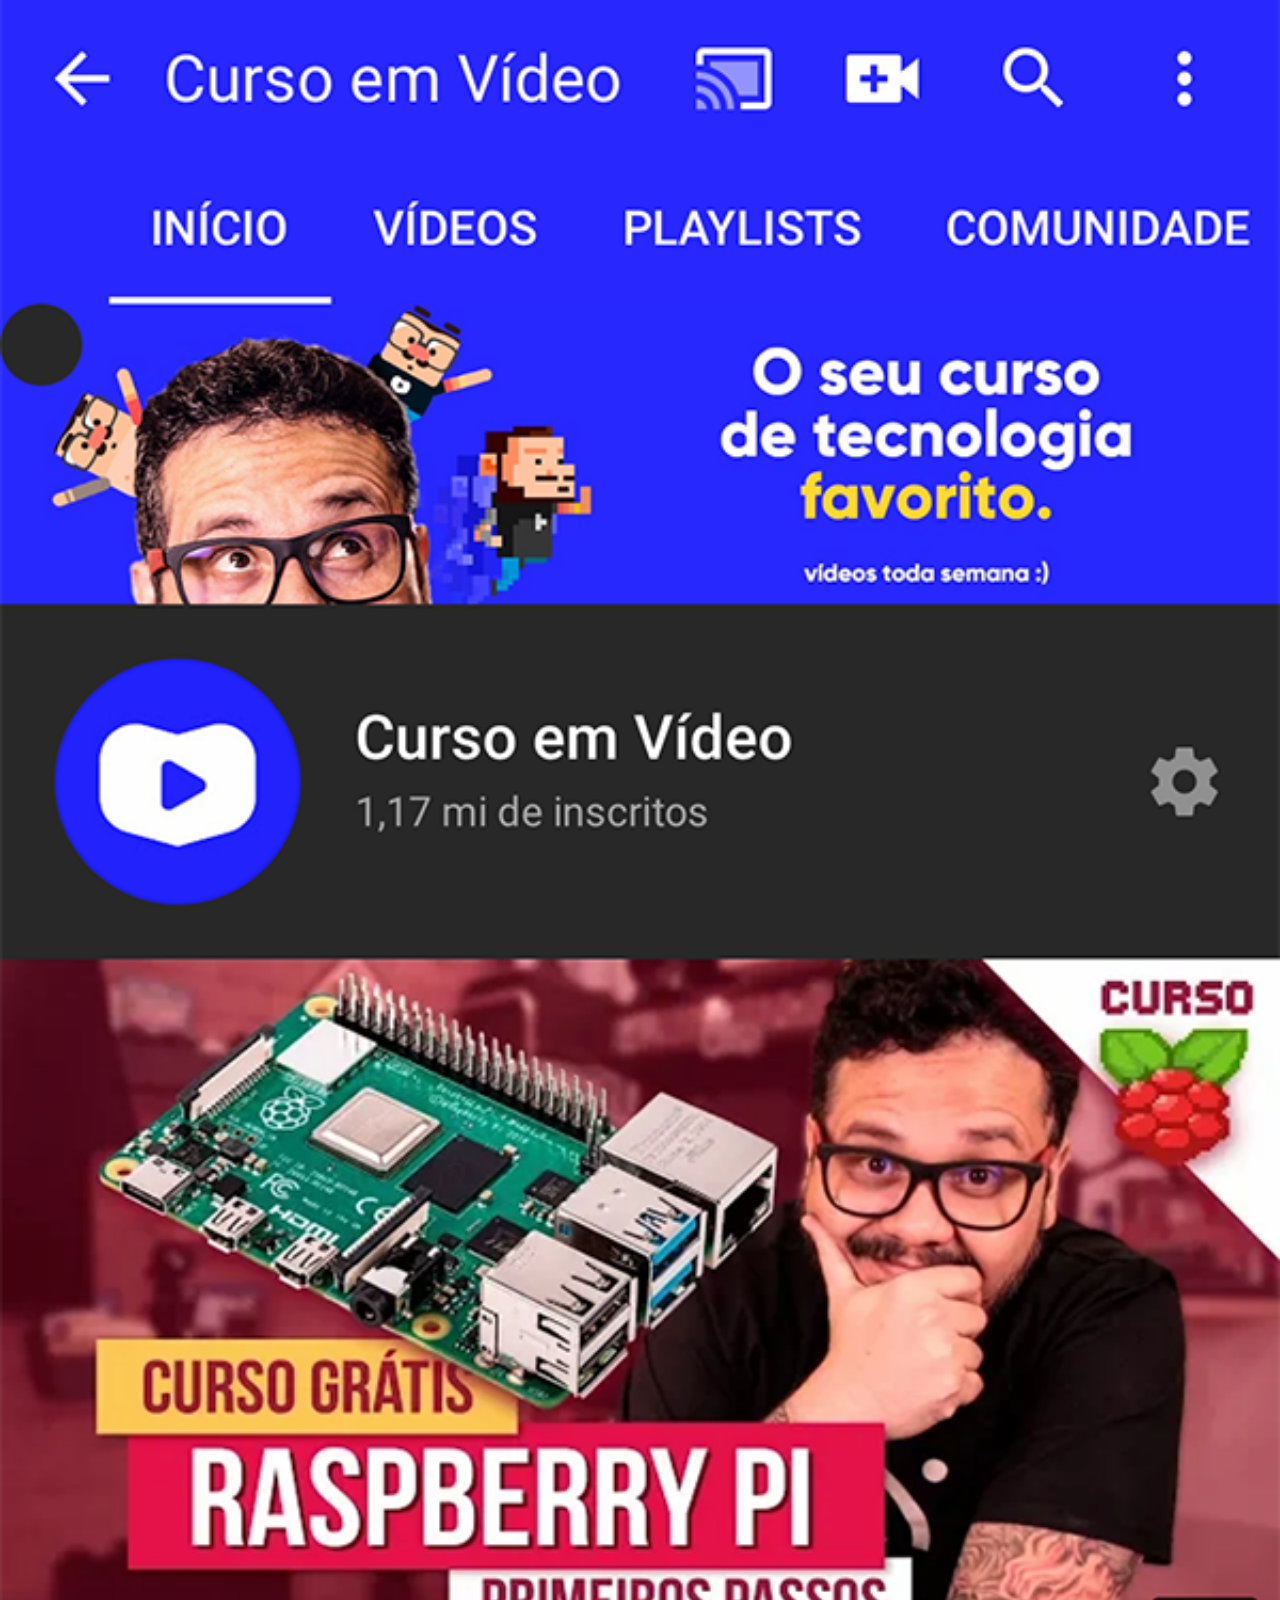
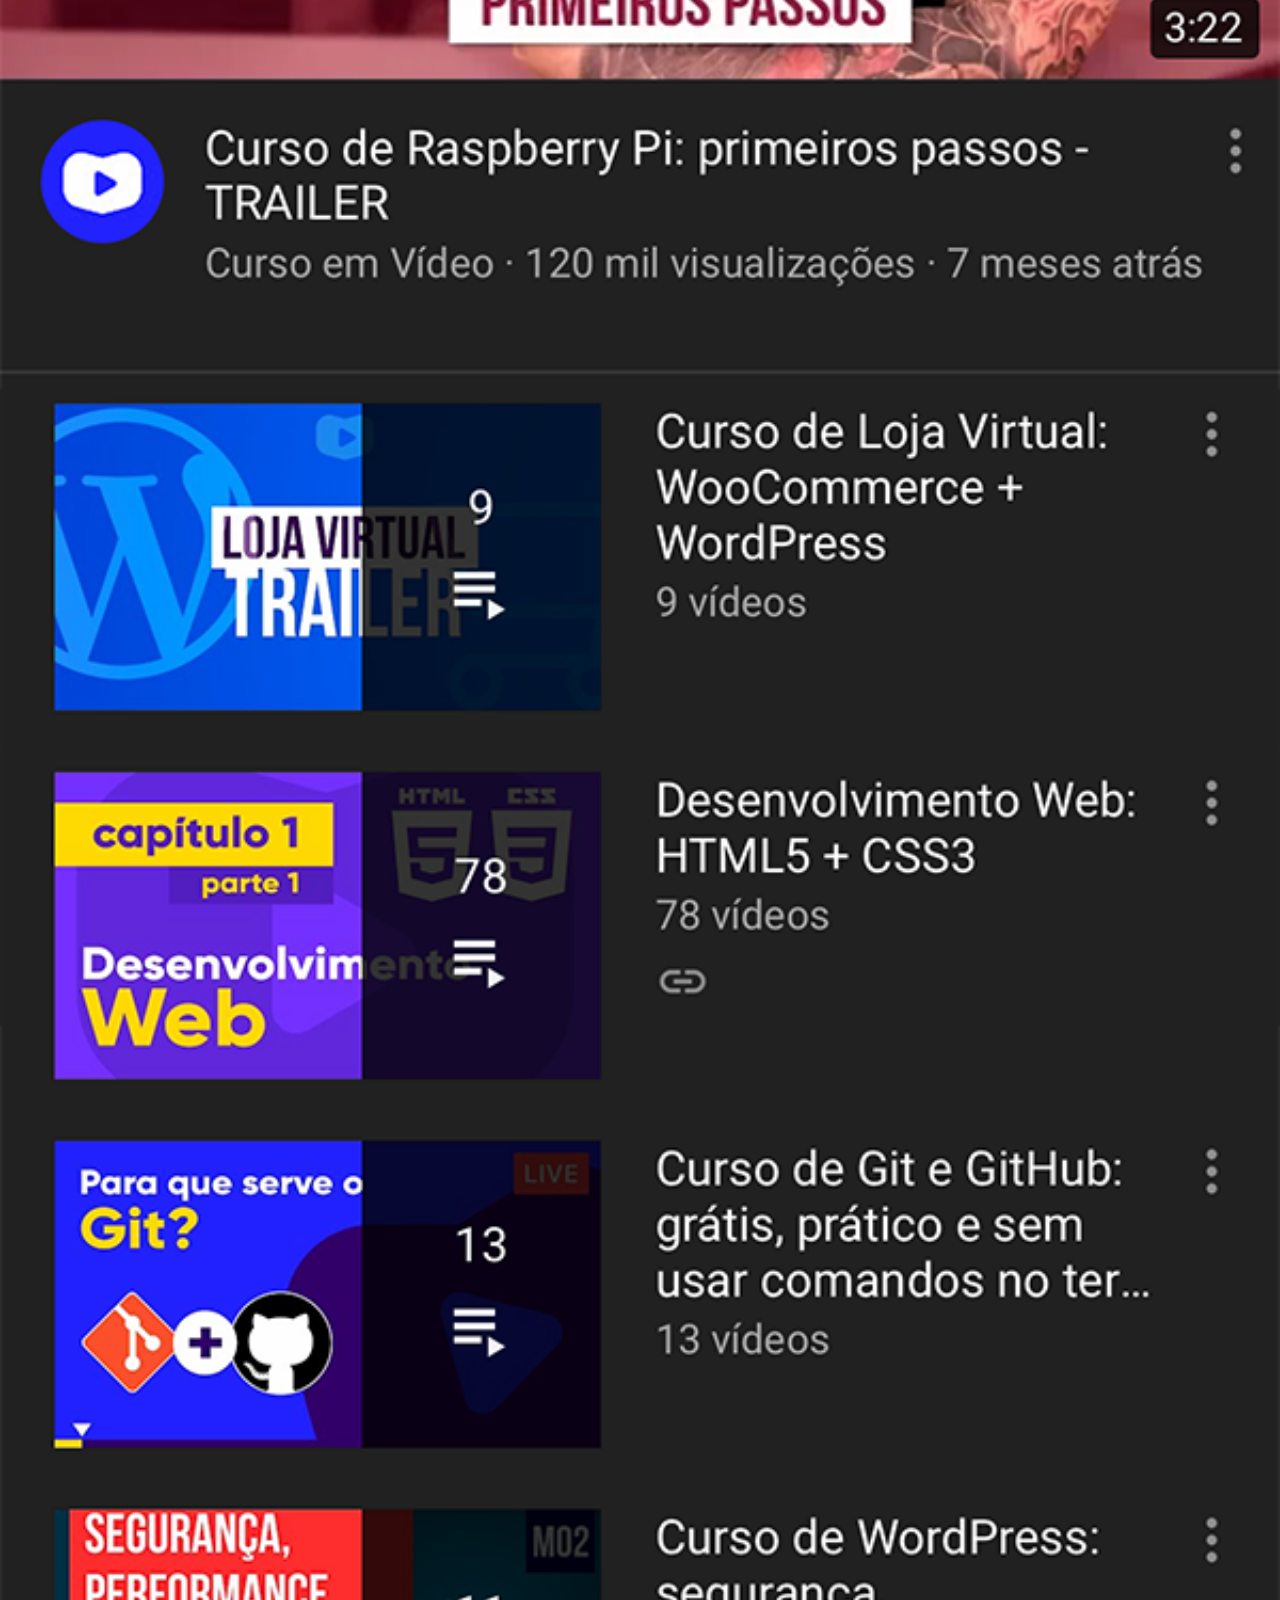
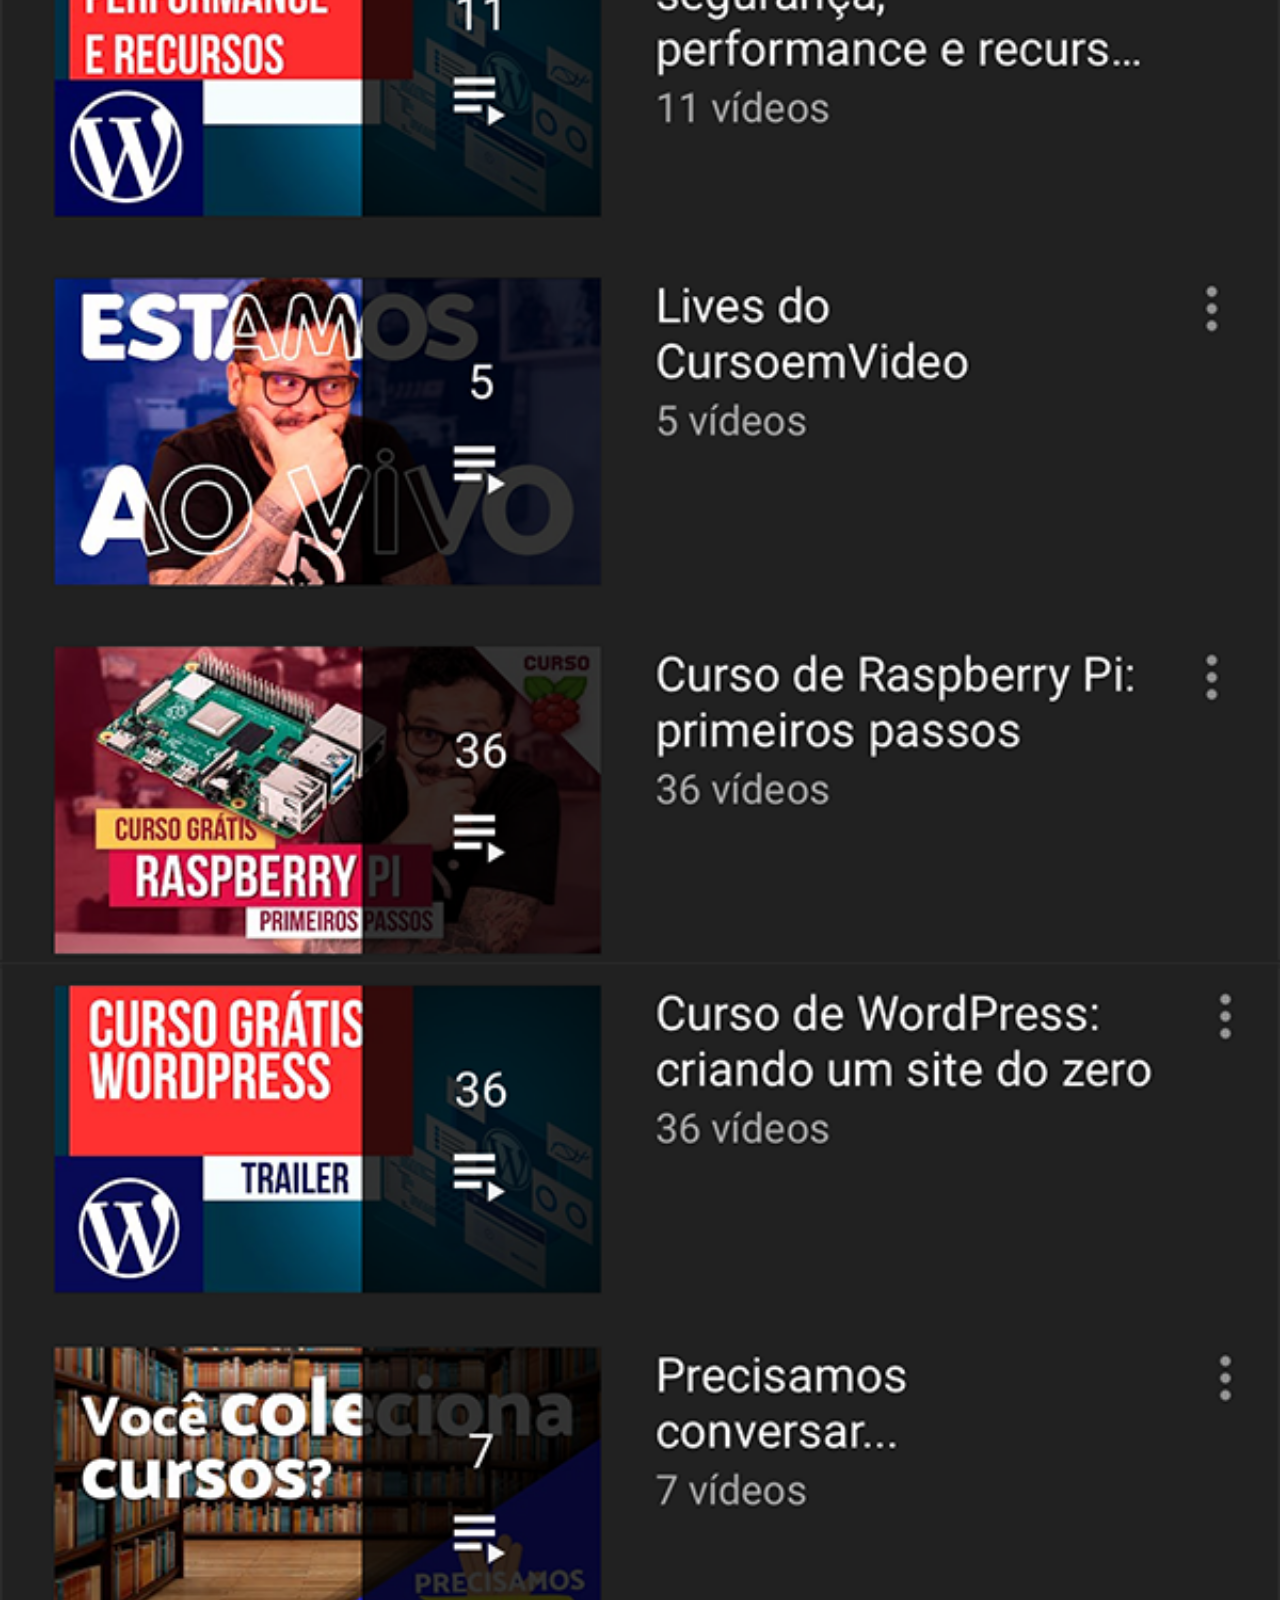
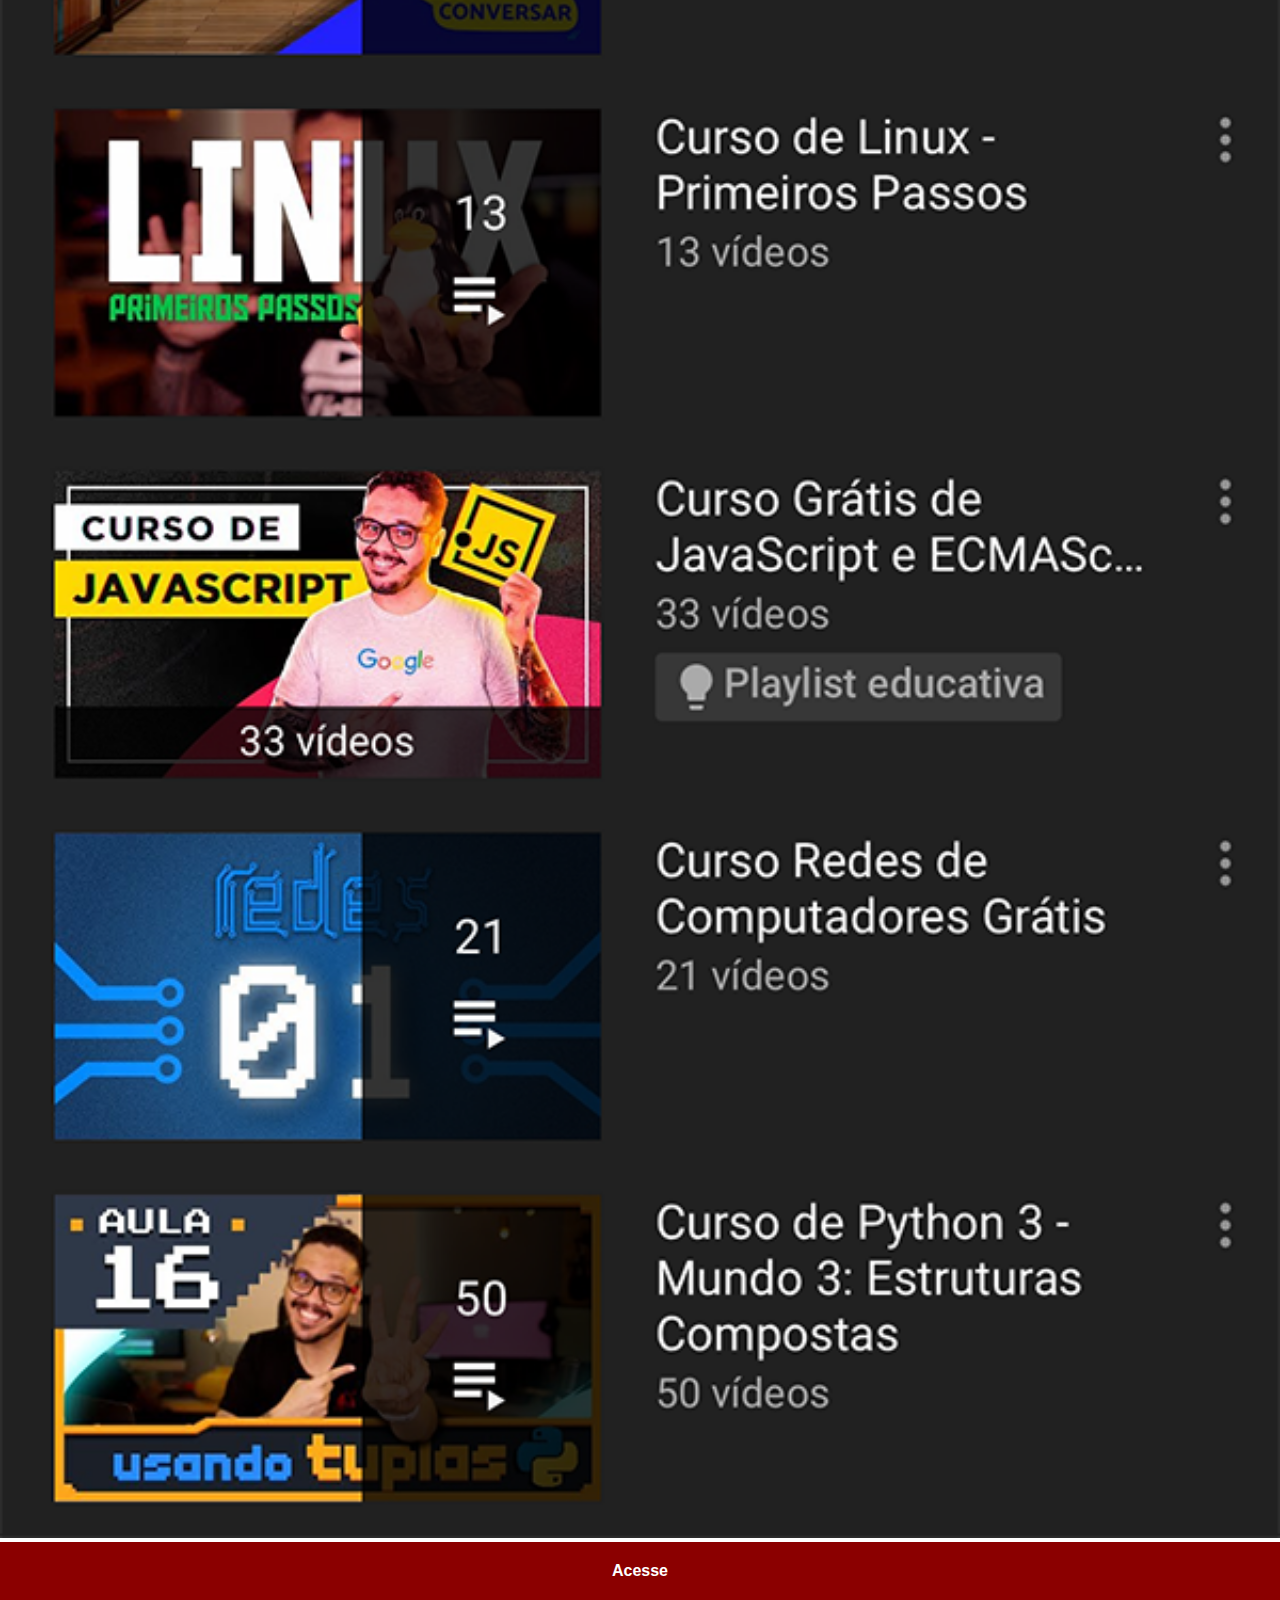
==== youtube.html @ a4117b39 "menu lateral" ====
<!DOCTYPE html>
<html lang="pt-br">
<head>
    <meta charset="UTF-8">
    <meta name="viewport" content="width=device-width, initial-scale=1.0">
    <title>Youtube</title>
    <link rel="stylesheet" href="estilos/social.css">
</head>
<body>
    <img src="imagens/tela-youtube.png" alt="Tela do YouTube">
    <a href="https://www.youtube.com/@BancadaAlvinegra/playlists" target="_blank">Acesse</a>
</body>
</html>
---- estilos/social.css ----
@charset "UTF-8";

* {
    margin: 0px;
    padding: 0px;
    font-family: Arial, Helvetica, sans-serif;
}

::-webkit-scrollbar {
    width: 0px;
    height: 0px;
}

a {
    display: block;
    background-color: darkred;
    padding: 20px;
    text-align: center;
    font-weight: bolder;
    text-decoration: none;
    color: white;
}

a:hover {
    background: red;
}

img {
    width: 100vw;
}
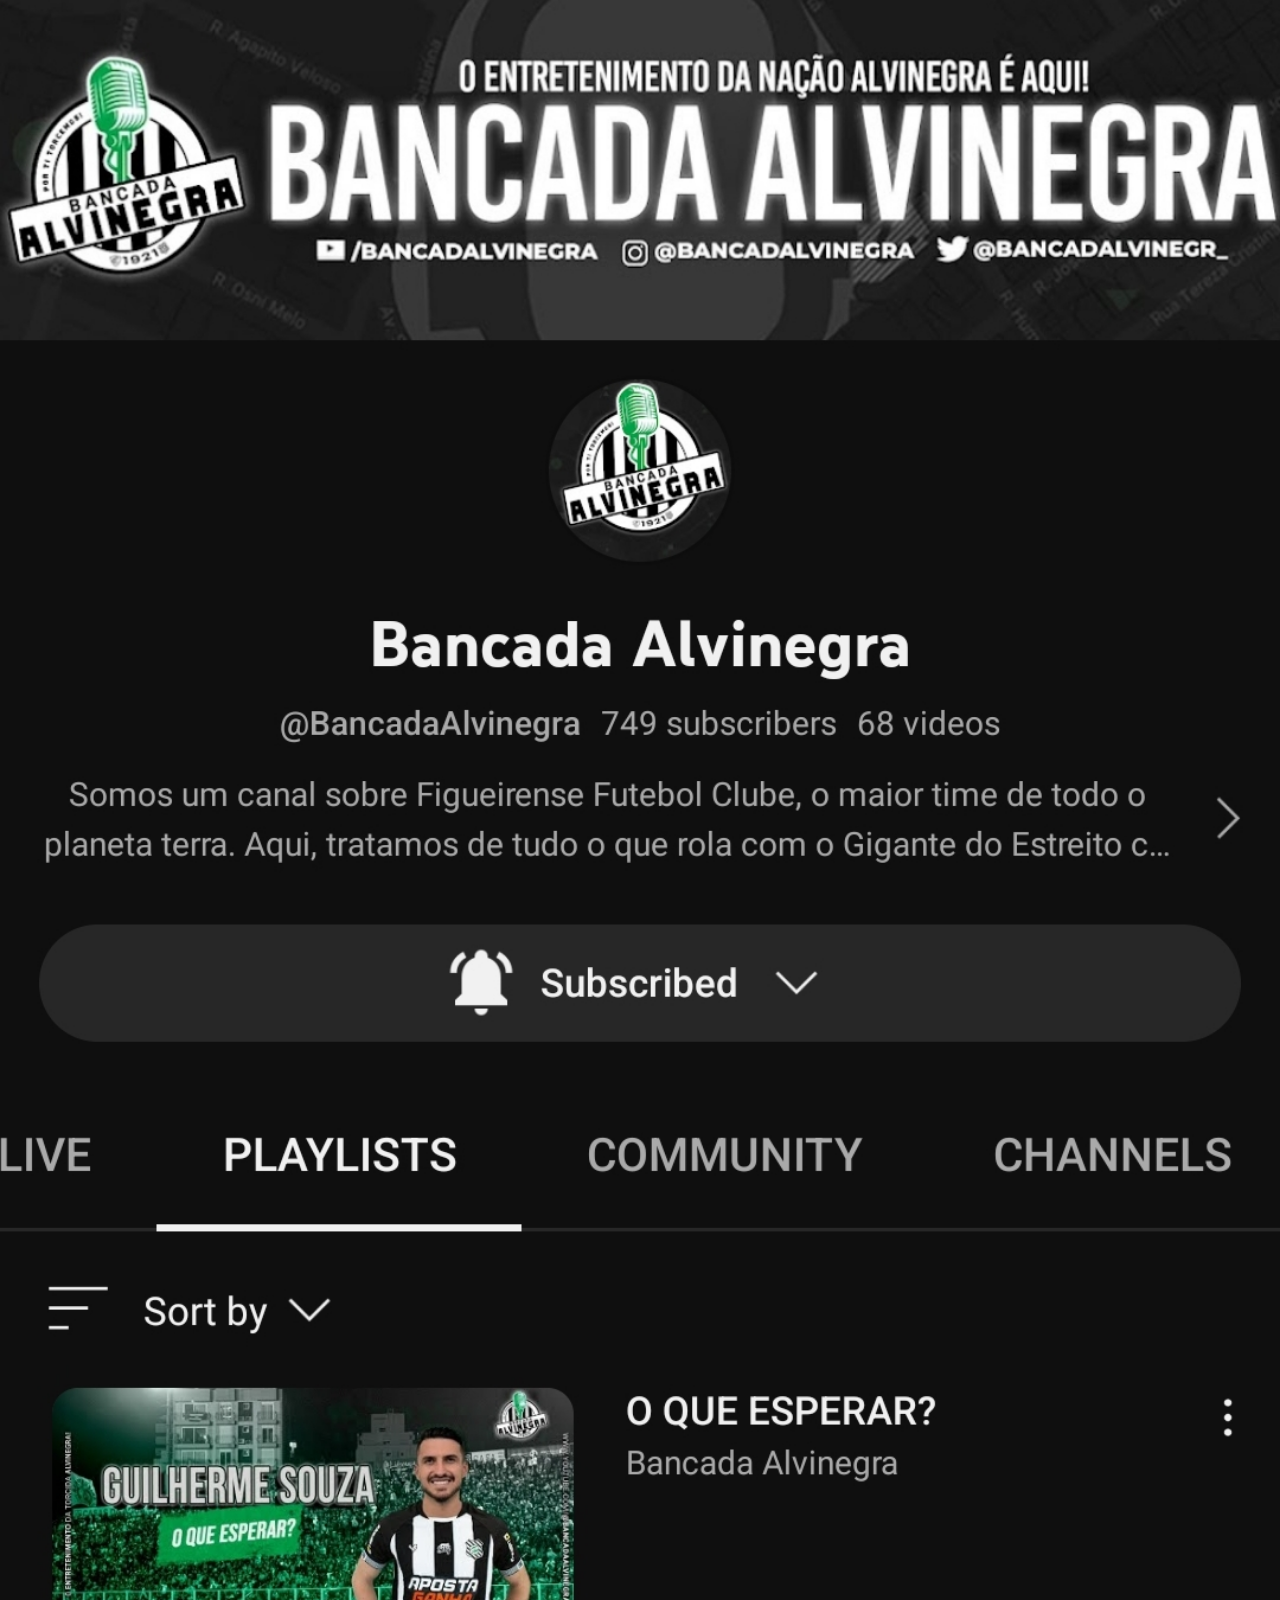
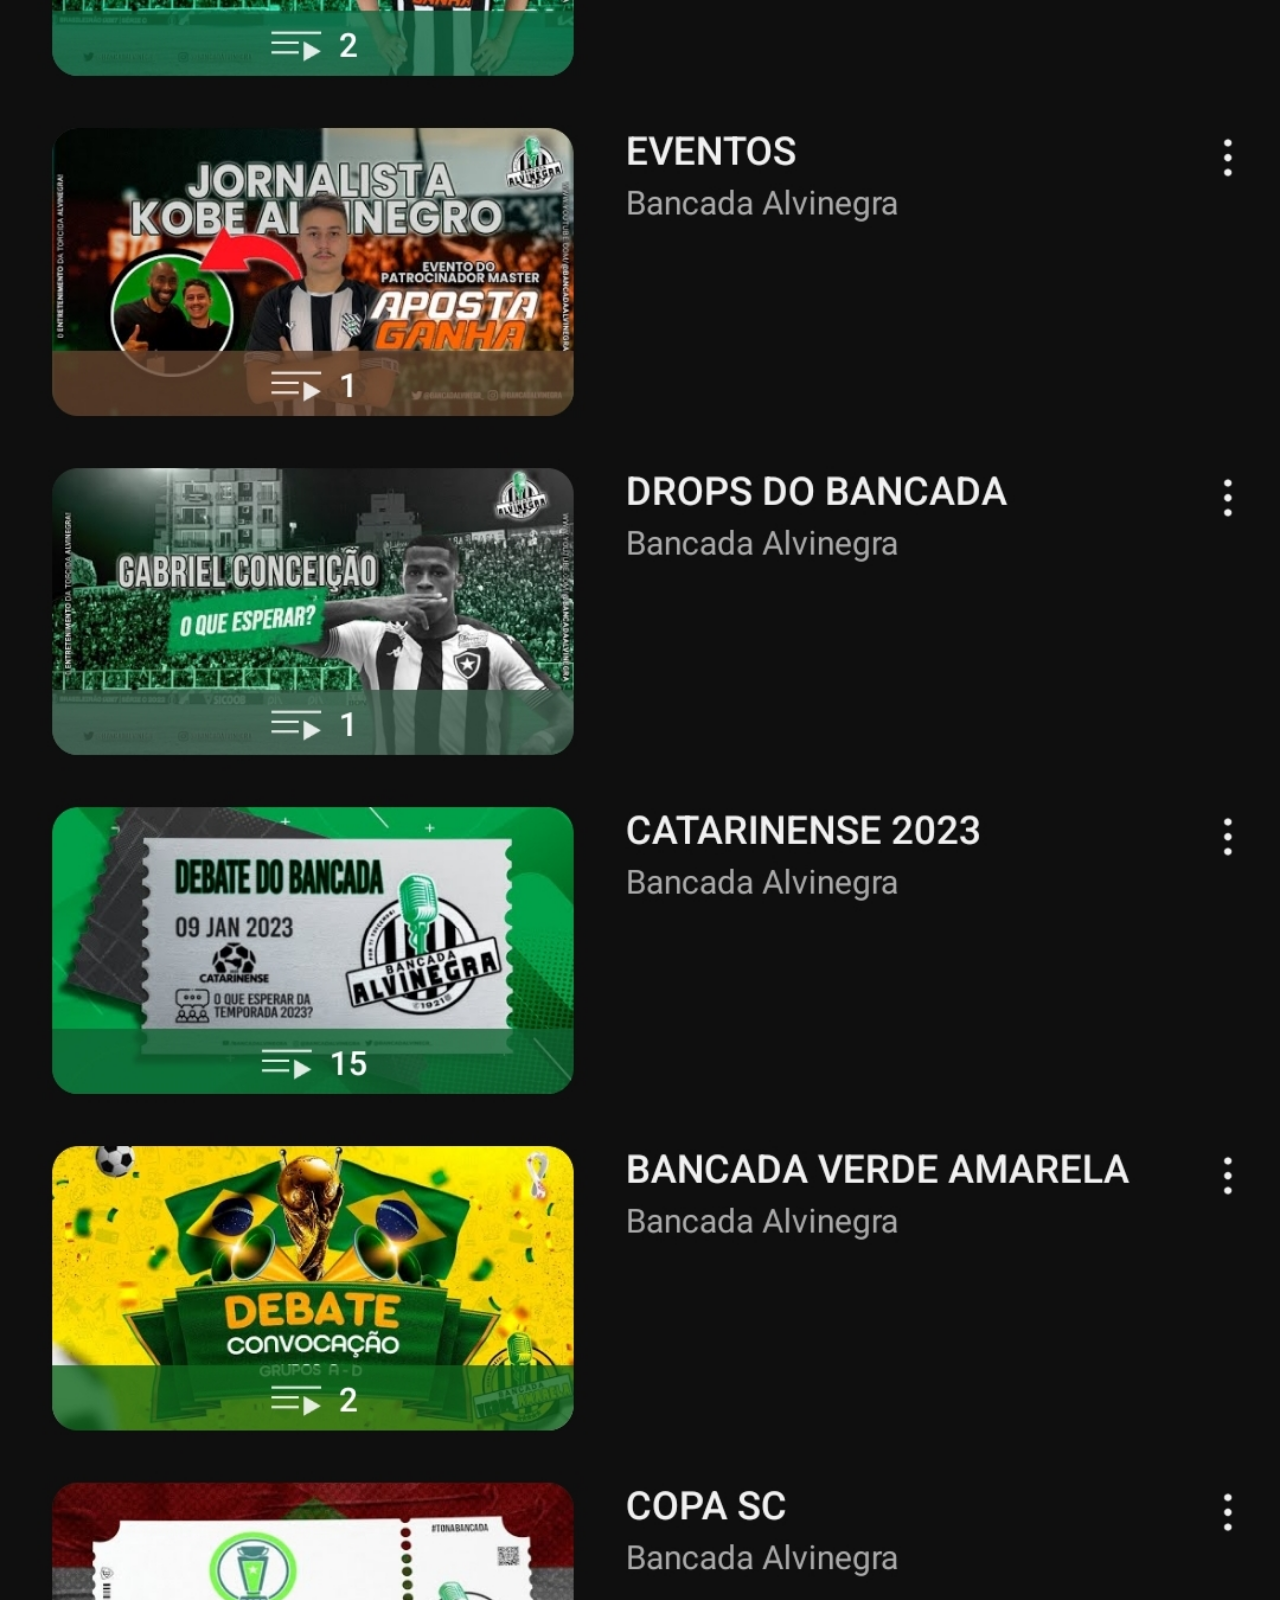
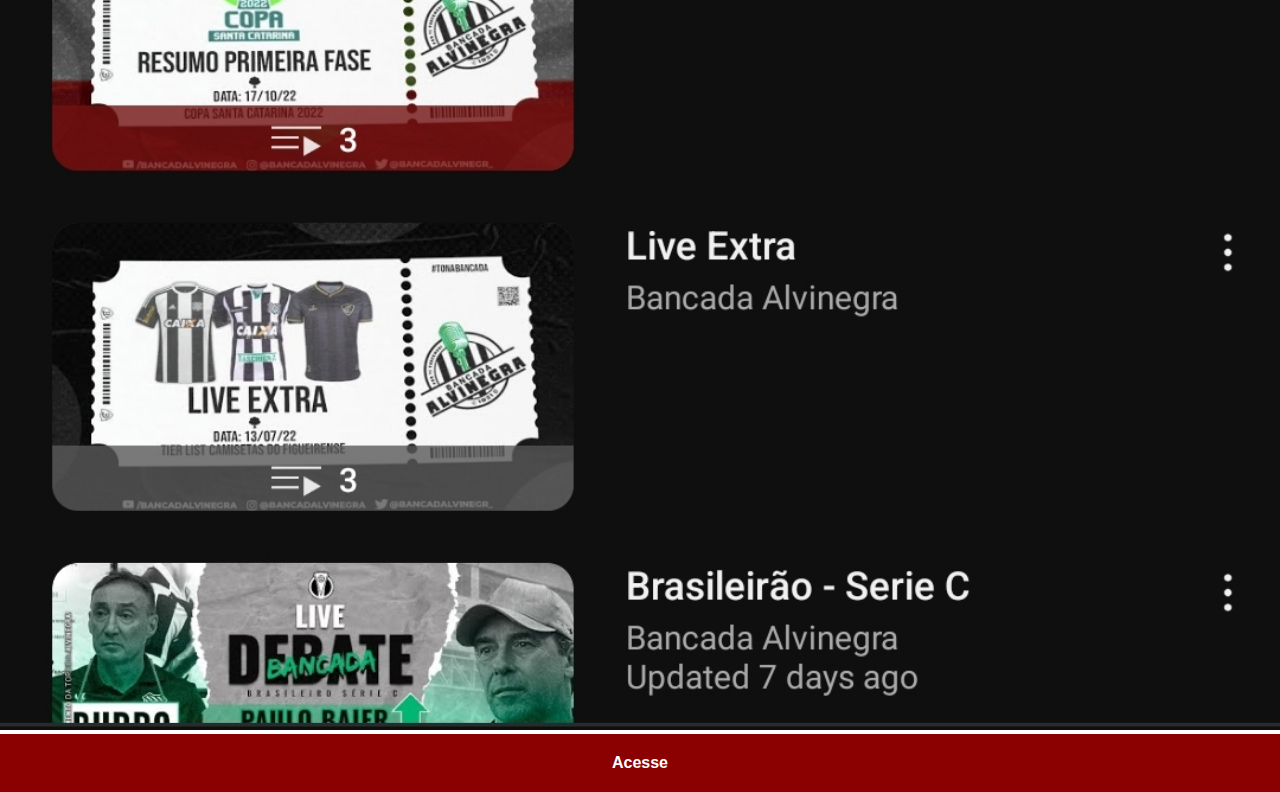
==== commit c6100209: "personalizei os links" ====
--- a/youtube.html
+++ b/youtube.html
@@ -7,7 +7,7 @@
     <link rel="stylesheet" href="estilos/social.css">
 </head>
 <body>
-    <img src="imagens/tela-youtube.png" alt="Tela do YouTube">
+    <img src="imagens/tela-youtube.jpg" alt="Tela do YouTube">
     <a href="https://www.youtube.com/@BancadaAlvinegra/playlists" target="_blank">Acesse</a>
 </body>
 </html>